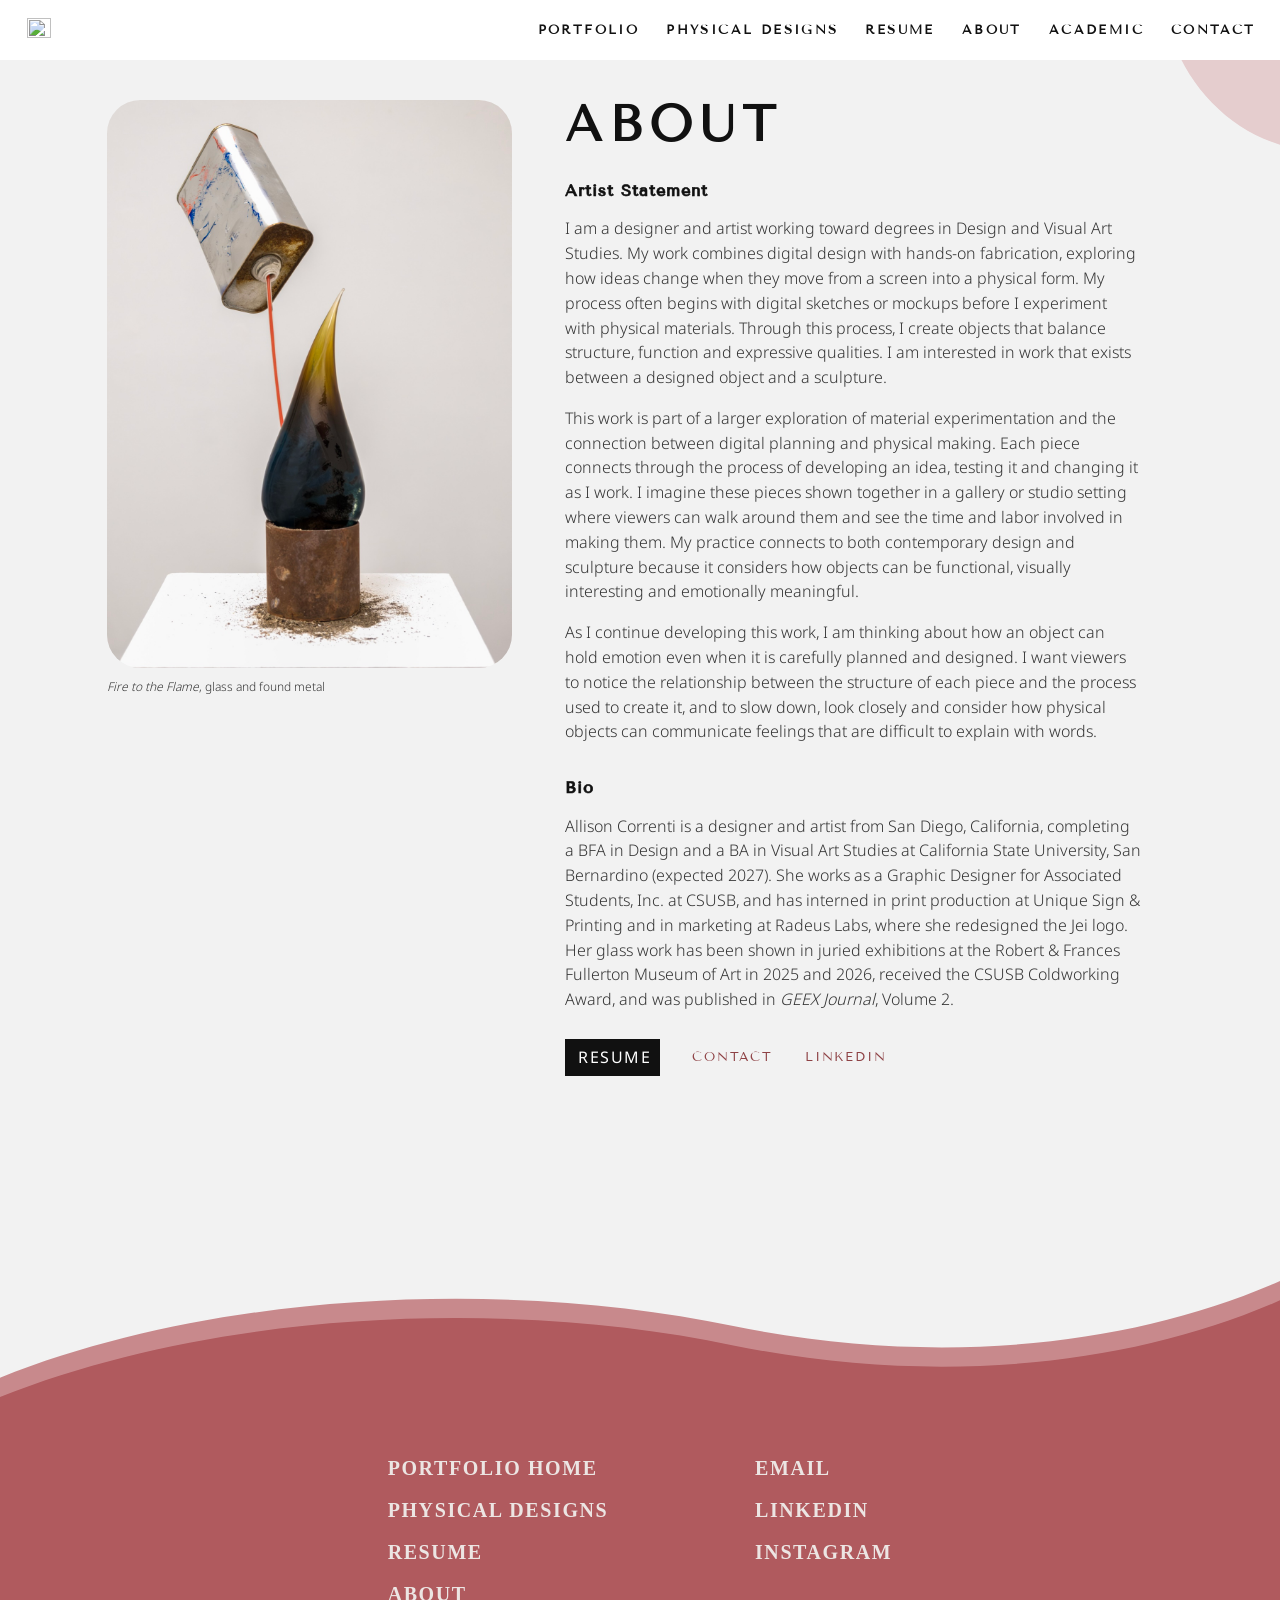
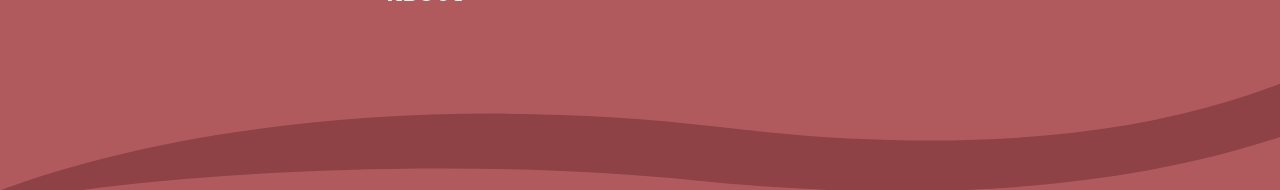
==== about.html @ 9f608648 "Add About and Academic pages - about.html: artist statement and bio beside the Fire to the Flame pho" ====
<!DOCTYPE html>
<html lang="en">
<head>
  <meta charset="utf-8">
  <meta name="viewport" content="width=device-width, initial-scale=1">
  <title>About — Allison Correnti</title>
  <meta name="description" content="About Allison Correnti — artist statement and bio.">
  <link rel="preconnect" href="https://fonts.googleapis.com">
  <link rel="preconnect" href="https://fonts.gstatic.com" crossorigin>
  <link href="https://fonts.googleapis.com/css2?family=Noto+Sans+Khmer:wght@300;400;800&family=Tenor+Sans&display=swap" rel="stylesheet">
  <link rel="stylesheet" href="css/style.css?v=2026-11-06a">
  <style>
    .about { max-width: var(--content-max); width: 100%; margin: 0 auto; padding: 0 var(--pad-x) clamp(48px, 5.208vw, 100px); }
    .about-grid {
      display: grid; grid-template-columns: minmax(0, 0.8fr) minmax(0, 1.2fr);
      gap: clamp(24px, 4.167vw, 80px); align-items: start;
      margin-top: clamp(24px, 2.917vw, 56px);
    }
    .about-photo { margin: 0; position: sticky; top: 100px; }
    .about-photo img { display: block; width: 100%; height: auto; border-radius: clamp(16px, 2.604vw, 50px); }
    .about-photo figcaption {
      margin-top: 0.8em; font-family: var(--font-project); font-weight: 300;
      font-size: clamp(12px, 0.833vw, 16px); color: var(--ink-soft);
    }
    .about h1 {
      margin: 0 0 clamp(20px, 2.083vw, 40px);
      font-family: var(--font-display); font-weight: 700;
      font-size: clamp(30px, 3.906vw, 75px); letter-spacing: 0.14em; text-transform: uppercase; line-height: 1.1;
    }
    .about h2 {
      margin: clamp(28px, 2.5vw, 48px) 0 clamp(12px, 1.042vw, 20px);
      font-family: var(--font-display); font-weight: 700; -webkit-text-stroke: 0.035em currentColor;
      font-size: clamp(16px, 1.25vw, 24px); letter-spacing: 0.06em;
    }
    .about h1 + h2 { margin-top: 0; }
    .about p {
      margin: 0 0 1em; max-width: 36em;
      font-family: var(--font-project); font-weight: 300;
      font-size: clamp(15px, 1.25vw, 24px); line-height: 1.55; color: var(--ink-soft); text-wrap: pretty;
    }
    .about-links { display: flex; flex-wrap: wrap; align-items: center; gap: 16px 32px; margin-top: clamp(24px, 2.083vw, 40px); }
    .about-links .btn { margin-top: 0; }
    @media (max-width: 720px) {
      .about-grid { grid-template-columns: 1fr; }
      .about-photo { position: static; }
    }
  </style>
</head>
<body class="page-frame">

  <!-- ===== Decorative rose accent (top right) ===== -->
  <svg class="deco deco--top-right" viewBox="0 0 260 300" xmlns="http://www.w3.org/2000/svg" aria-hidden="true">
    <path d="M260 0 L260 210 C 190 190 130 130 105 60 C 95 35 90 15 88 0 Z" fill="#e5cdce"/>
  </svg>

  <!-- ===== Banner (same on every page) ===== -->
  <header class="site-header">
    <button class="menu-toggle" aria-label="Menu" aria-expanded="false">
      <img src="images/Icons/Menu.png" alt="" width="78" height="78">
    </button>
    <nav class="site-nav">
      <a href="index.html">Portfolio</a>
      <a href="physical-designs.html">Physical Designs</a>
      <a href="resume.html">Resume</a>
      <a href="about.html" aria-current="page">About</a>
      <a href="academic.html">Academic</a>
      <a href="contact.html">Contact</a>
    </nav>
  </header>
  <nav class="mobile-menu" aria-label="Mobile menu">
    <a href="index.html">Portfolio</a>
    <a href="physical-designs.html">Physical Designs</a>
    <a href="resume.html">Resume</a>
    <a href="about.html">About</a>
    <a href="academic.html">Academic</a>
      <a href="contact.html">Contact</a>
  </nav>
  <!-- ===== /Banner ===== -->

  <main class="about">
    <div class="about-grid">
      <figure class="about-photo">
        <img src="images/about/about.jpg" alt="Glass and steel sculpture: an oil can pouring into a dark glass flame on a rusted pipe base">
        <figcaption><em>Fire to the Flame</em>, glass and found metal</figcaption>
      </figure>

      <div class="about-text">
        <h1>About</h1>

        <h2>Artist Statement</h2>
        <p>I am a designer and artist working toward degrees in Design and Visual Art Studies. My work combines digital design with hands-on fabrication, exploring how ideas change when they move from a screen into a physical form. My process often begins with digital sketches or mockups before I experiment with physical materials. Through this process, I create objects that balance structure, function and expressive qualities. I am interested in work that exists between a designed object and a&nbsp;sculpture.</p>
        <p>This work is part of a larger exploration of material experimentation and the connection between digital planning and physical making. Each piece connects through the process of developing an idea, testing it and changing it as I work. I imagine these pieces shown together in a gallery or studio setting where viewers can walk around them and see the time and labor involved in making them. My practice connects to both contemporary design and sculpture because it considers how objects can be functional, visually interesting and emotionally&nbsp;meaningful.</p>
        <p>As I continue developing this work, I am thinking about how an object can hold emotion even when it is carefully planned and designed. I want viewers to notice the relationship between the structure of each piece and the process used to create it, and to slow down, look closely and consider how physical objects can communicate feelings that are difficult to explain with&nbsp;words.</p>

        <h2>Bio</h2>
        <p>Allison Correnti is a designer and artist from San Diego, California, completing a BFA in Design and a BA in Visual Art Studies at California State University, San Bernardino (expected 2027). She works as a Graphic Designer for Associated Students, Inc. at CSUSB, and has interned in print production at Unique Sign &amp; Printing and in marketing at Radeus Labs, where she redesigned the Jei logo. Her glass work has been shown in juried exhibitions at the Robert &amp; Frances Fullerton Museum of Art in 2025 and 2026, received the CSUSB Coldworking Award, and was published in <em>GEEX Journal</em>, Volume&nbsp;2.</p>

        <div class="about-links">
          <a class="btn" href="resume.html">Resume</a>
          <a class="work-link" href="contact.html">Contact</a>
          <a class="work-link" href="https://www.linkedin.com/in/allison-correnti" target="_blank" rel="noopener">LinkedIn</a>
        </div>
      </div>
    </div>
  </main>

  <!-- ===== Footer (same on every page) ===== -->
  <footer class="site-footer">
    <svg class="wave-top" viewBox="0 0 1920 300" preserveAspectRatio="none" xmlns="http://www.w3.org/2000/svg" aria-hidden="true">
      <path fill="#c8898c" d="M0,240 C 340,100 780,90 1100,160 C 1410,225 1700,190 1920,90 L1920,310 L0,310 Z"/>
      <path fill="#b05a5e" d="M0,270 C 340,130 780,120 1100,190 C 1410,255 1700,220 1920,120 L1920,310 L0,310 Z"/>
    </svg>
    <div class="footer-body">
    <div class="footer-links">
      <ul>
        <li><a href="index.html">Portfolio Home</a></li>
        <li><a href="physical-designs.html">Physical Designs</a></li>
        <li><a href="resume.html">Resume</a></li>
        <li><a href="about.html">About</a></li>
      </ul>
      <ul>
        <li><a href="mailto:allison.correnti@gmail.com">Email</a></li>
        <li><a href="https://www.linkedin.com/in/allison-correnti" target="_blank" rel="noopener">LinkedIn</a></li>
        <li><a href="#">Instagram</a></li>         <!-- TODO: profile URL -->
      </ul>
    </div>
    </div>
    <svg class="wave-bottom" viewBox="0 0 1920 200" preserveAspectRatio="none" xmlns="http://www.w3.org/2000/svg" aria-hidden="true">
      <path fill="#b05a5e" d="M0,-10 H1920 V210 H0 Z"/>
      <path fill="#8e4245" d="M0,200 C 300,90 700,60 1080,105 C 1420,146 1700,125 1920,40 L1920,120 C 1680,200 1380,220 1040,185 C 720,152 340,170 120,200 Z"/>
    </svg>
  </footer>
  <!-- ===== /Footer ===== -->

  <script src="js/main.js?v=2026-10-25"></script>
</body>
</html>
---- css/style.css ----
/* ============================================================
   Allison Correnti — Portfolio
   Shared stylesheet: banner, footer, project cards, layout.
   Design source: design/HOME-mockup.png
   ============================================================ */

:root {
  --bg: #f2f2f2;
  --ink: #111111;
  --ink-soft: #333333;
  --rose: #b05a5e;
  --rose-light: #c8898c;
  --rose-dark: #8e4245;
  --rose-pale: #e5cdce;
  --footer-text: #ece5e3;
  /* Tenor Sans everywhere so every device renders identically. The design was
     drawn in Khmer MN (Mac-only system font); to restore it on Macs, put
     "Khmer MN" first in this list. */
  --font-display: "Tenor Sans", "Segoe UI", sans-serif;
  --font-project: "Noto Sans Khmer", "Segoe UI", sans-serif;
  --font-body: "Segoe UI", "Helvetica Neue", Arial, sans-serif;
  --font-footer: Georgia, "Times New Roman", serif;
  /* Content bounds: 160px..1760px at the 1920px design width.
     Outer cap = 160 + 1600 content + 160 (border-box includes padding). */
  --content-max: 1920px;
  --pad-x: clamp(20px, 8.333vw, 160px);
  /* Banner has its own tighter padding (~40px at 1920) */
  --banner-pad: clamp(16px, 2.083vw, 40px);
}

* { box-sizing: border-box; }

html {
  scroll-behavior: smooth;
  /* rose scrollbar on dark contrasting track */
  scrollbar-color: #b26363 #232323;  /* Firefox: thumb, track */
}
html::-webkit-scrollbar { width: 12px; }             /* Chrome / Edge / Safari */
html::-webkit-scrollbar-track { background: #232323; }
html::-webkit-scrollbar-thumb {
  background: #b26363;
  border-radius: 6px;
}
html::-webkit-scrollbar-thumb:hover { background: #9e5457; }

body {
  margin: 0;
  background: var(--bg);
  color: var(--ink);
  font-family: var(--font-body);
  font-size: 15px;
  line-height: 1.5;
  overflow-x: hidden;
  /* short pages (Contact) still push the footer to the bottom of the window */
  min-height: 100vh;
  display: flex;
  flex-direction: column;
}
body > main { flex: 1 0 auto; }

img { display: block; max-width: 100%; height: auto; }

a { color: inherit; }

/* ------------------------------------------------------------
   Banner (identical on every page)
   ------------------------------------------------------------ */
.site-header {
  position: sticky;
  top: 0;
  z-index: 100;
  display: flex;
  align-items: center;
  justify-content: space-between;
  padding: 18px var(--banner-pad);
  background: #ffffff;
}

.menu-toggle {
  display: flex;
  align-items: center;
  padding: 0; /* icon sets its own height; padding here would grow the header */
  background: none;
  border: none;
  cursor: pointer;
}
.menu-toggle img {
  width: clamp(24px, 1.667vw, 32px);
  height: auto;
  transition: transform 0.25s ease;
}
.menu-toggle[aria-expanded="true"] img { transform: rotate(90deg); }

.site-nav {
  display: flex;
  /* 44pt between nav items at the 1920px design width */
  gap: clamp(16px, 2.292vw, 44px);
}
.site-nav a,
.mobile-menu a {
  font-family: var(--font-display);
  font-weight: 700;
  /* ~20px at the 1920px design width (measured from mockup; 28pt read too large next to the title) */
  font-size: clamp(12px, 1.042vw, 20px);
  letter-spacing: 0.18em;
  /* letter-spacing adds a phantom space after the last character — cancel it */
  margin-right: -0.18em;
  text-transform: uppercase;
  text-decoration: none;
}
.site-nav a:hover { text-decoration: underline; text-underline-offset: 5px; }

/* Pull the slash in "ART / GLASS" inward so each side gap is half a normal one */
.slash-tight { margin: 0 -0.265em; }

/* Dropdown menu (hamburger) */
.mobile-menu {
  display: none;
  position: fixed;
  top: 0;
  left: 0;
  right: 0;
  z-index: 99;
  padding: 84px var(--banner-pad) 32px;
  background: var(--bg);
  box-shadow: 0 8px 24px rgba(0, 0, 0, 0.08);
}
.mobile-menu.open { display: block; }
.mobile-menu a {
  display: block;
  padding: 14px 0;
  font-size: 15px;
  border-bottom: 1px solid rgba(17, 17, 17, 0.08);
}
.mobile-menu a:last-child { border-bottom: none; }

/* ------------------------------------------------------------
   Page title
   ------------------------------------------------------------ */
.site-title {
  margin: clamp(24px, 2.917vw, 56px) var(--pad-x) clamp(40px, 4.167vw, 80px);
  font-family: var(--font-display);
  font-weight: 700;
  /* 75px at the 1920px design width */
  font-size: clamp(30px, 3.906vw, 75px);
  letter-spacing: 0.14em;
  /* re-center: letter-spacing adds a phantom space after the last character */
  text-indent: 0.14em;
  text-transform: uppercase;
  text-align: center;
}

/* ------------------------------------------------------------
   Projects
   ------------------------------------------------------------ */
.projects {
  max-width: var(--content-max);
  margin: 0 auto;
  padding: 0 var(--pad-x);
}

.project { margin-bottom: clamp(48px, 6.771vw, 130px); }

/* Titles whose glyphs have descenders (y, g, J) carry ink 5px lower at 1920;
   --dd shifts the description and button down so the ink rules still hold. */
.project--desc { --dd: clamp(2.9px, 0.26vw, 5px); }

.project-image {
  display: block;
  text-decoration: none;
}
.project-image img {
  width: 100%;
}

.project-meta {
  display: flex;
  align-items: flex-start;
  justify-content: space-between;
  gap: 24px;
  /* picture -> title : title -> description = 3:1 measured ink-to-ink
     (36px : 12px at 1920; margins are smaller because font leading
     contributes ~2.5px to gap 1 and ~10.6px to gap 2) */
  margin-top: clamp(19.5px, 1.745vw, 33.5px);
}

.project-text { max-width: 77%; }
.project-text h2 {
  line-height: 1;
  margin: 0 0 calc(clamp(2.7px, 0.245vw, 4.7px) + var(--dd, 0px)); /* see 3:1 ink-gap note above */
  font-family: var(--font-project);
  /* 24pt at the 1920px design width; shared floor keeps title/desc/button equal at every size */
  font-size: clamp(14px, 1.25vw, 24px);
  font-weight: 800;
  letter-spacing: 0.01em;
}
.project-text p {
  margin: 0;
  font-family: var(--font-project);
  /* 24pt at the 1920px design width; shared floor keeps title/desc/button equal at every size */
  font-size: clamp(14px, 1.25vw, 24px);
  font-weight: 300;
  color: var(--ink-soft);
  line-height: 1.275; /* half the original 0.55em leading */
  text-wrap: pretty; /* avoid orphan words on the last line where supported */
}

.btn {
  flex-shrink: 0;
  display: inline-flex;
  align-items: center;
  gap: clamp(7px, 0.625vw, 12px);
  /* button top sits at the title's ink bottom (22.7px below the meta row at 1920) */
  margin-top: calc(clamp(13.2px, 1.182vw, 22.7px) + var(--dd, 0px));
  /* uniform 18px ink-level padding on all four sides at 1920, pixel-scan
     calibrated. Values differ because fonts/PNG carry built-in space to the ink. */
  padding: clamp(5.8px, 0.521vw, 10px) clamp(7.6px, 0.677vw, 13px) clamp(5.8px, 0.521vw, 10px) clamp(11.1px, 0.99vw, 19px);
  background: var(--ink);
  color: #ffffff;
  font-family: var(--font-project);
  font-weight: 400;
  /* 24pt at the 1920px design width; shared floor keeps title/desc/button equal at every size */
  font-size: clamp(14px, 1.25vw, 24px);
  letter-spacing: 0.1em; /* halved from 0.2em */
  text-transform: uppercase;
  text-decoration: none;
  border-radius: 0; /* square corners per design */
  white-space: nowrap;
  transition: background 0.2s ease;
}
.btn:hover { background: var(--rose-dark); }
.btn img.arrow { width: clamp(17.5px, 1.563vw, 30px); height: auto; } /* +25% */

/* Minor projects: 2-column grid */
.project-grid {
  display: grid;
  grid-template-columns: 1fr 1fr;
  /* 118px gutter at the 1920px design width */
  column-gap: clamp(24px, 6.146vw, 118px);
}
.project-grid .project--wide { grid-column: 1 / -1; }
/* Every 2-column tile shares the mockup's 773:765 shape so paired titles
   always line up, whatever proportions an uploaded image has. */
.project-grid .project:not(.project--wide) .project-image img {
  aspect-ratio: 773 / 765;
  object-fit: cover;
}

/* ------------------------------------------------------------
   Decorative rose accents (hidden on small screens)
   ------------------------------------------------------------ */
.deco {
  position: absolute;
  z-index: -1;
  pointer-events: none;
}
.deco--top-right { top: 0; right: 0; width: clamp(120px, 14vw, 260px); }
.page-frame { position: relative; }

/* Right-edge artwork, positions pixel-matched to the design mockup.
   deco-top anchors to the page top; the two waves anchor to the footer,
   which is exactly where they terminate in the design. */
.deco--edge-top { top: 0; right: 0; width: 45.99vw; }        /* 883px @1920, y 0..2789 */
.deco--wave-solid {                                           /* 255px @1920, ends 24px above footer */
  right: 0;
  width: 13.281vw;
  top: -243.281vw;
}
.deco--wave-outline {                                         /* 275px @1920, dips 247px below footer top */
  right: 0;
  width: 14.323vw;
  top: -246.615vw;
}

/* ------------------------------------------------------------
   Footer (identical on every page)
   ------------------------------------------------------------ */
.site-footer {
  position: relative; /* anchor for the footer-attached edge decorations */
  margin-top: clamp(60px, 6.25vw, 120px);
  color: var(--footer-text);
  /* covers sub-pixel rounding at the page bottom (high-DPI screens) */
  box-shadow: 0 2px 0 var(--rose);
}
.site-footer .wave-top {
  display: block;
  width: 100%;
  height: clamp(110px, 15.104vw, 290px);
  /* overlap the rose band by 1px so fractional sizes can't leave a seam */
  margin-bottom: -1px;
  position: relative;
}
.site-footer .wave-bottom {
  display: block;
  width: 100%;
  height: clamp(70px, 10.417vw, 200px);
  margin-top: -1px;
  position: relative;
}
.footer-body {
  background: var(--rose);
  padding: clamp(16px, 2.5vw, 48px) var(--pad-x) clamp(24px, 3.333vw, 64px);
}
.footer-links {
  display: flex;
  justify-content: center;
  gap: clamp(48px, 11.458vw, 220px);
  max-width: 1100px;
  margin: 0 auto;
}
.footer-links ul {
  margin: 0;
  padding: 0;
  list-style: none;
}
.footer-links a {
  display: inline-block;
  padding: 6px 0;
  font-family: var(--font-footer);
  font-weight: 700;
  font-size: clamp(17px, 1.563vw, 30px);
  letter-spacing: 0.08em;
  text-transform: uppercase;
  text-decoration: none;
}
.footer-links a:hover { text-decoration: underline; text-underline-offset: 6px; }

/* ------------------------------------------------------------
   Resume page
   ------------------------------------------------------------ */
.resume {
  max-width: 1600px;
  margin: 0 auto;
  padding: 0 var(--pad-x);
  font-family: var(--font-project);
  font-weight: 300;
  font-size: clamp(14px, 1.042vw, 20px);
  line-height: 1.45;
  color: var(--ink-soft);
}
.resume a:not(.btn) { color: var(--rose-dark); text-decoration: none; }
.resume a:not(.btn):hover { text-decoration: underline; }
.resume .sep { margin: 0 0.4em; color: var(--rose); }

.resume-head {
  display: flex;
  align-items: flex-start;
  justify-content: space-between;
  gap: clamp(24px, 4.167vw, 80px);
  padding-bottom: clamp(24px, 2.083vw, 40px);
  border-bottom: 2px solid var(--rose);
}
.resume-contact { margin: 0 0 clamp(10px, 0.833vw, 16px); }
.resume-summary {
  margin: 0;
  max-width: 62em;
  font-size: clamp(15px, 1.25vw, 24px);
  text-wrap: pretty;
}
.resume-download { margin-top: 0; }

.resume-section { margin-top: clamp(32px, 3.125vw, 60px); }
.resume-section h2 {
  margin: 0 0 clamp(14px, 1.25vw, 24px);
  font-family: var(--font-display);
  font-weight: 400;
  font-size: clamp(18px, 1.563vw, 30px);
  letter-spacing: 0.14em;
  text-transform: uppercase;
  color: var(--rose-dark);
}

.resume-entry + .resume-entry { margin-top: clamp(20px, 1.875vw, 36px); }
.resume-entry-head {
  display: flex;
  align-items: baseline;
  justify-content: space-between;
  gap: 24px;
}
.resume-entry h3 {
  margin: 0;
  font-weight: 800;
  font-size: clamp(15px, 1.25vw, 24px);
  color: var(--ink);
}
.resume-date { flex-shrink: 0; white-space: nowrap; }
.resume-org { margin: 2px 0 0; color: #777777; }
.resume-entry ul { margin: clamp(8px, 0.625vw, 12px) 0 0; padding-left: 1.2em; }
.resume-entry li { margin-bottom: 0.3em; text-wrap: pretty; }
.resume-entry li::marker { color: var(--rose); }

.resume-skills {
  display: grid;
  grid-template-columns: max-content 1fr;
  column-gap: clamp(20px, 2.604vw, 50px);
  margin: 0;
}
.resume-skills dt,
.resume-skills dd {
  margin: 0;
  padding: clamp(8px, 0.625vw, 12px) 0;
  border-bottom: 1px solid rgba(176, 90, 94, 0.2);
}
.resume-skills dt { font-weight: 800; color: var(--ink); }

@media (max-width: 720px) {
  .resume-head { flex-direction: column; }
  .resume-entry-head { flex-direction: column; gap: 2px; }
  .resume-skills { grid-template-columns: 1fr; }
  .resume-skills dt { border-bottom: none; padding-bottom: 0; }
}

/* ------------------------------------------------------------
   Contact page
   ------------------------------------------------------------ */
.contact-card {
  padding: 0 var(--pad-x) clamp(40px, 4.167vw, 80px);
  text-align: center;
}
.contact-name {
  margin: 0 0 clamp(8px, 0.625vw, 12px);
  font-family: var(--font-project);
  font-weight: 800;
  font-size: clamp(18px, 1.563vw, 30px);
  color: var(--ink);
}
.contact-email {
  font-family: var(--font-project);
  font-weight: 300;
  font-size: clamp(16px, 1.25vw, 24px);
  color: var(--rose-dark);
  text-decoration: none;
  overflow-wrap: anywhere;
}
.contact-email:hover { text-decoration: underline; text-underline-offset: 4px; }
.contact-links {
  display: flex;
  justify-content: center;
  gap: clamp(20px, 2.292vw, 44px);
  margin: clamp(16px, 1.458vw, 28px) 0 0;
  padding: 0;
  list-style: none;
}
.contact-links a {
  font-family: var(--font-display);
  font-size: clamp(13px, 1.042vw, 20px);
  letter-spacing: 0.18em;
  text-transform: uppercase;
  color: var(--ink);
  text-decoration: none;
}
.contact-links a:hover { color: var(--rose-dark); }

/* ------------------------------------------------------------
   Stub pages
   ------------------------------------------------------------ */
.page-placeholder {
  max-width: var(--content-max);
  margin: 0 auto;
  padding: 0 var(--pad-x) 60px;
  text-align: center;
  color: var(--ink-soft);
}

/* ------------------------------------------------------------
   Project pages (work/*.html, generated by scripts/build-projects.js)
   ------------------------------------------------------------ */
.work {
  max-width: var(--content-max);
  width: 100%;
  margin: 0 auto;
  padding: 0 var(--pad-x);
}
.work-back {
  display: inline-block;
  margin-top: clamp(16px, 1.667vw, 32px);
  font-family: var(--font-display);
  font-size: clamp(12px, 0.833vw, 16px);
  letter-spacing: 0.14em;
  text-transform: uppercase;
  text-decoration: none;
  color: var(--ink-soft);
}
.work-back:hover { color: var(--rose-dark); }
.work .work-title { margin-left: 0; margin-right: 0; }

.work-intro {
  max-width: 60em;
  margin: 0 auto clamp(40px, 4.167vw, 80px);
  font-family: var(--font-project);
  font-weight: 300;
  font-size: clamp(15px, 1.146vw, 22px);
  line-height: 1.5;
  color: var(--ink-soft);
  text-align: center;
}
.work-intro p { margin: 0 0 1em; text-wrap: pretty; }
.work-links {
  display: flex;
  flex-wrap: wrap;
  align-items: center;
  justify-content: center;
  gap: 16px 32px;
  margin-top: clamp(20px, 1.667vw, 32px);
}
.work-links .btn { margin-top: 0; }
.work-link {
  font-family: var(--font-display);
  font-size: clamp(13px, 0.938vw, 18px);
  letter-spacing: 0.14em;
  text-transform: uppercase;
  color: var(--rose-dark);
  text-decoration: none;
}
.work-link:hover { text-decoration: underline; text-underline-offset: 5px; }

.work-gallery {
  display: flex;
  flex-direction: column;
  gap: clamp(20px, 2.604vw, 50px);
}
.work-figure { margin: 0; }
.work-figure a { display: block; cursor: zoom-in; }
.work-figure img {
  width: auto;
  max-width: 100%;
  max-height: 90vh;
  margin: 0 auto;
}

.work-pager {
  display: flex;
  justify-content: space-between;
  gap: 24px;
  margin-top: clamp(48px, 5.208vw, 100px);
  padding-top: clamp(20px, 1.667vw, 32px);
  border-top: 2px solid var(--rose);
}
.work-pager a {
  display: flex;
  flex-direction: column;
  gap: 4px;
  font-family: var(--font-project);
  font-weight: 800;
  font-size: clamp(15px, 1.25vw, 24px);
  text-decoration: none;
}
.work-pager a span {
  font-family: var(--font-display);
  font-weight: 400;
  font-size: clamp(11px, 0.729vw, 14px);
  letter-spacing: 0.14em;
  text-transform: uppercase;
  color: var(--rose-dark);
}
.work-pager__next { text-align: right; align-items: flex-end; }
.work-pager a:hover { color: var(--rose-dark); }

/* ------------------------------------------------------------
   Responsive
   ------------------------------------------------------------ */
@media (max-width: 900px) {
  .deco { display: none; }
}

@media (max-width: 720px) {
  .site-nav { display: none; }

  .project-grid { grid-template-columns: 1fr; }

  .project { margin-bottom: 48px; }

  .project-meta {
    flex-direction: column;
    align-items: flex-start;
    gap: 16px;
  }
  .project-text { max-width: 100%; }

  .footer-links {
    flex-direction: column;
    gap: 18px;
    align-items: flex-start;
    max-width: none;
    top: 50%;
  }
  .site-footer .waves { height: 420px; }
}

@media (min-width: 1800px) {
  body { font-size: 16px; }
}
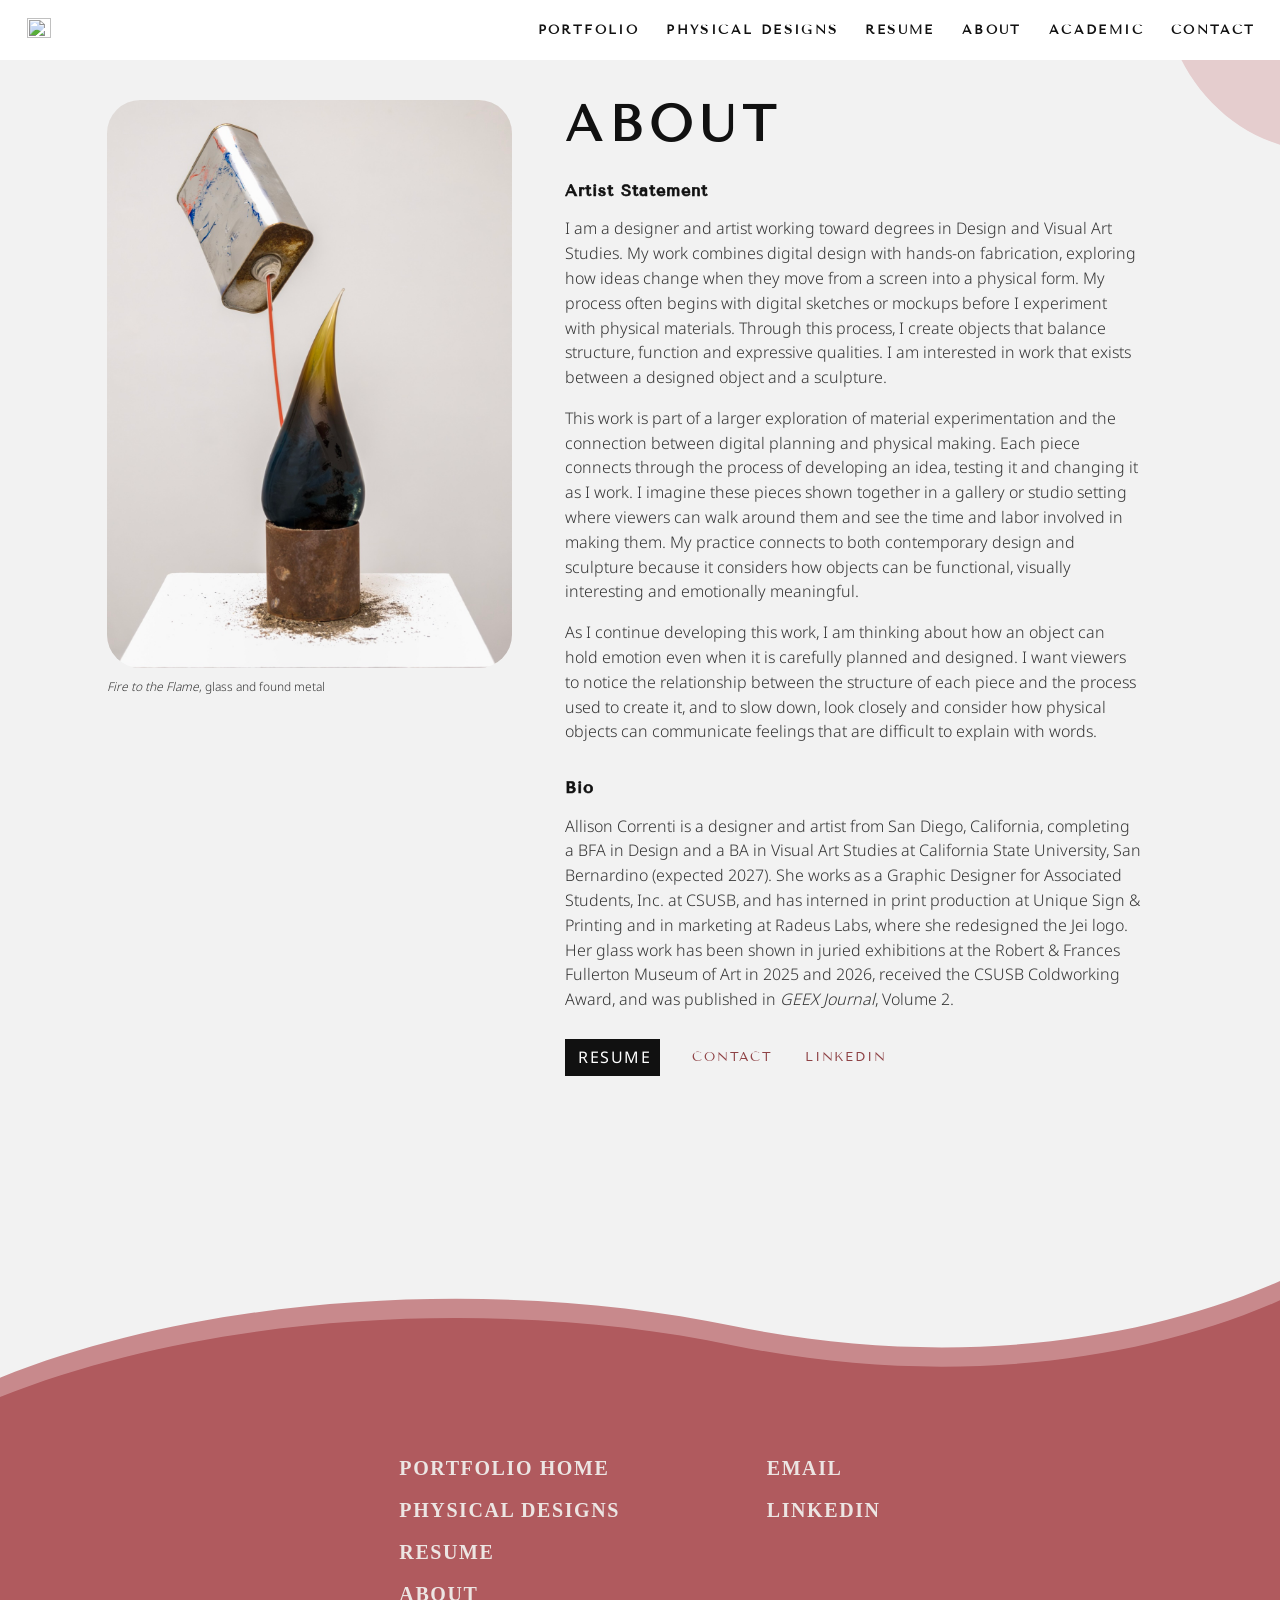
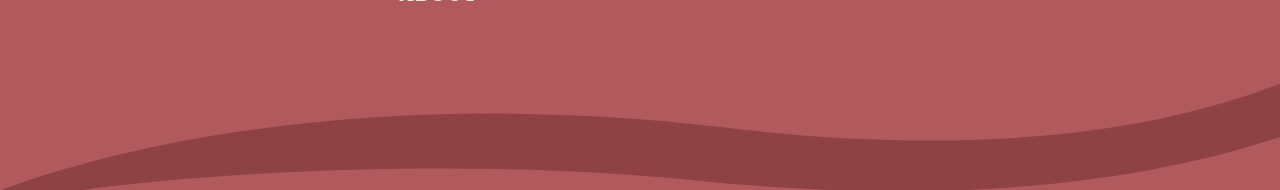
==== commit 6ec72fbd: "Homepage order and footer - homepage: Clarity and "If Only I Had Told Her" swap places; Insomnia   m" ====
--- a/about.html
+++ b/about.html
@@ -121,7 +121,6 @@
       <ul>
         <li><a href="mailto:allison.correnti@gmail.com">Email</a></li>
         <li><a href="https://www.linkedin.com/in/allison-correnti" target="_blank" rel="noopener">LinkedIn</a></li>
-        <li><a href="#">Instagram</a></li>         <!-- TODO: profile URL -->
       </ul>
     </div>
     </div>
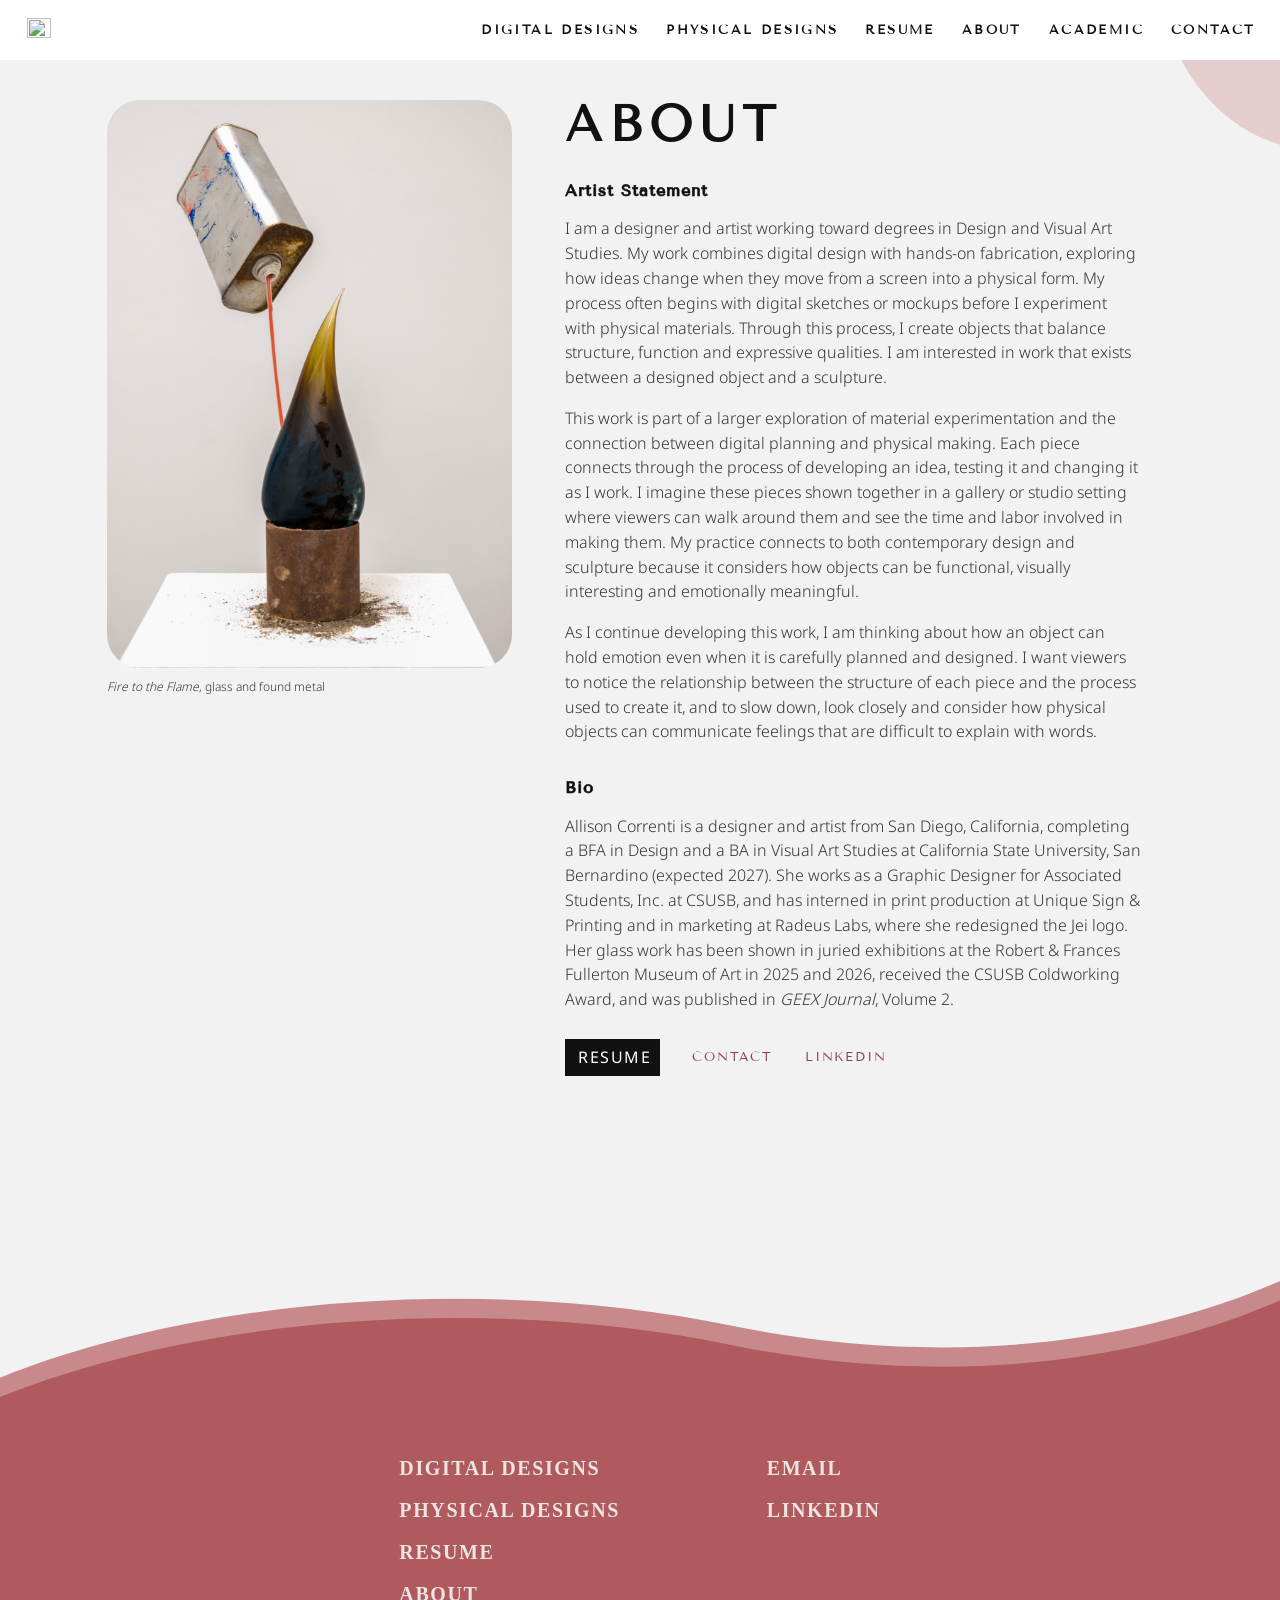
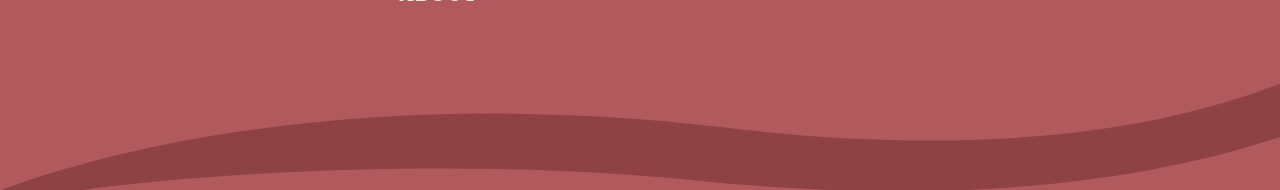
==== commit 879c4644: "Digital Designs, Physical Designs additions - "Portfolio" is renamed "Digital Designs" in the menus," ====
--- a/about.html
+++ b/about.html
@@ -3,8 +3,8 @@
 <head>
   <meta charset="utf-8">
   <meta name="viewport" content="width=device-width, initial-scale=1">
-  <title>About — Allison Correnti</title>
-  <meta name="description" content="About Allison Correnti — artist statement and bio.">
+  <title>About | Allison Correnti</title>
+  <meta name="description" content="About Allison Correnti: artist statement and bio.">
   <link rel="preconnect" href="https://fonts.googleapis.com">
   <link rel="preconnect" href="https://fonts.gstatic.com" crossorigin>
   <link href="https://fonts.googleapis.com/css2?family=Noto+Sans+Khmer:wght@300;400;800&family=Tenor+Sans&display=swap" rel="stylesheet">
@@ -59,7 +59,7 @@
       <img src="images/Icons/Menu.png" alt="" width="78" height="78">
     </button>
     <nav class="site-nav">
-      <a href="index.html">Portfolio</a>
+      <a href="index.html">Digital Designs</a>
       <a href="physical-designs.html">Physical Designs</a>
       <a href="resume.html">Resume</a>
       <a href="about.html" aria-current="page">About</a>
@@ -68,7 +68,7 @@
     </nav>
   </header>
   <nav class="mobile-menu" aria-label="Mobile menu">
-    <a href="index.html">Portfolio</a>
+    <a href="index.html">Digital Designs</a>
     <a href="physical-designs.html">Physical Designs</a>
     <a href="resume.html">Resume</a>
     <a href="about.html">About</a>
@@ -113,7 +113,7 @@
     <div class="footer-body">
     <div class="footer-links">
       <ul>
-        <li><a href="index.html">Portfolio Home</a></li>
+        <li><a href="index.html">Digital Designs</a></li>
         <li><a href="physical-designs.html">Physical Designs</a></li>
         <li><a href="resume.html">Resume</a></li>
         <li><a href="about.html">About</a></li>
--- a/css/style.css
+++ b/css/style.css
@@ -1,5 +1,5 @@
 /* ============================================================
-   Allison Correnti — Portfolio
+   Allison Correnti: Portfolio
    Shared stylesheet: banner, footer, project cards, layout.
    Design source: design/HOME-mockup.png
    ============================================================ */
@@ -103,7 +103,7 @@
   /* ~20px at the 1920px design width (measured from mockup; 28pt read too large next to the title) */
   font-size: clamp(12px, 1.042vw, 20px);
   letter-spacing: 0.18em;
-  /* letter-spacing adds a phantom space after the last character — cancel it */
+  /* letter-spacing adds a phantom space after the last character; cancel it */
   margin-right: -0.18em;
   text-transform: uppercase;
   text-decoration: none;
@@ -406,6 +406,8 @@
 @media (max-width: 720px) {
   .resume-head { flex-direction: column; }
   .resume-entry-head { flex-direction: column; gap: 2px; }
+  .resume-entry-head h3 { text-wrap: pretty; }
+  .resume-entry-head h3 + h3 { margin-top: 6px; }
   .resume-skills { grid-template-columns: 1fr; }
   .resume-skills dt { border-bottom: none; padding-bottom: 0; }
 }
